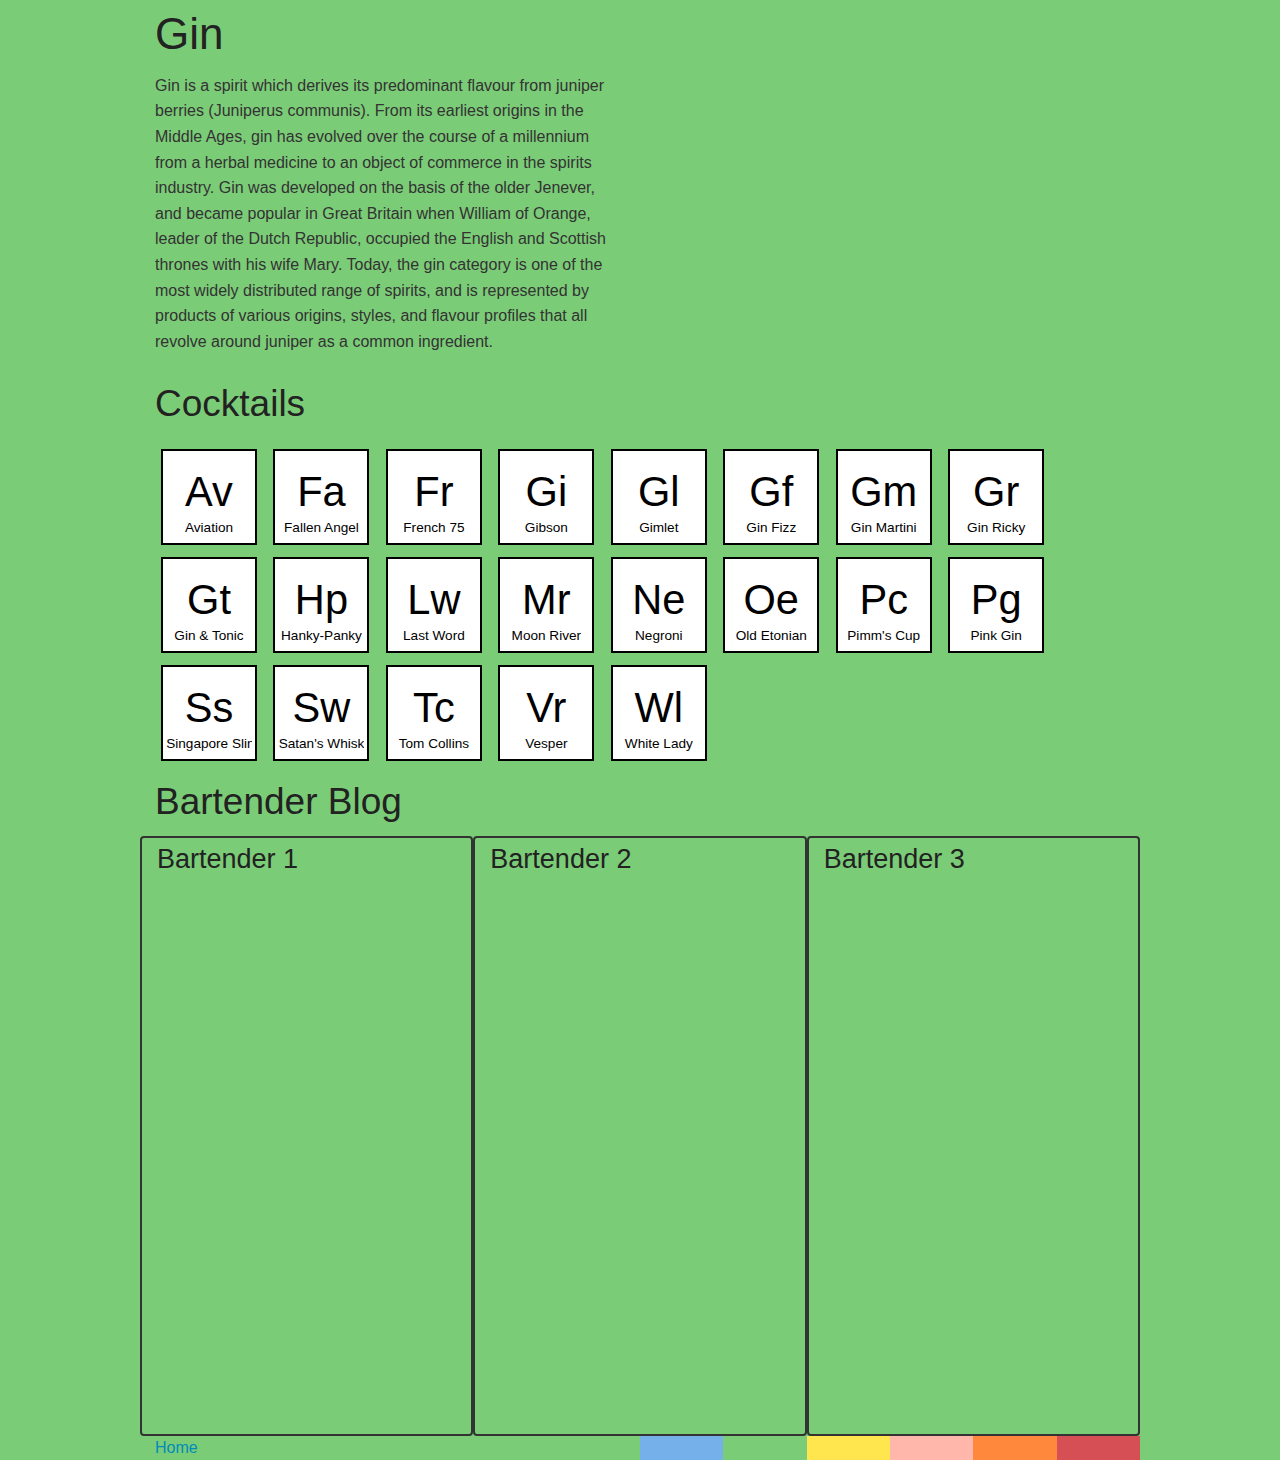
==== product-gin.html @ 926aa15e "init" ====
<!doctype html>
<html class="no-js" lang="en">
<head>
    <meta charset="utf-8" />
    <meta name="viewport" content="width=device-width, initial-scale=1.0" />
    <title>Gin | Mixology Elements</title>
    <link rel="stylesheet" href="css/foundation.css" />
    <link href="css/app.css" rel="stylesheet" type="text/css">
    <script src="js/vendor/modernizr.js"></script>
  </head>

  <body class="product-gin elements">
    <header class="page-header row">
      <h1 class="small-12 columns">Gin</h1>
    </header>
    <main class="page-main row">
      <section class="product-gin small-12 columns">
        <div class="descriptions row">
          <p class="product-desc medium-6 small-12 columns">Gin is a spirit which derives its predominant flavour from juniper berries (Juniperus communis). From its earliest origins in the Middle Ages, gin has evolved over the course of a millennium from a herbal medicine to an object of commerce in the spirits industry. Gin was developed on the basis of the older Jenever, and became popular in Great Britain when William of Orange, leader of the Dutch Republic, occupied the English and Scottish thrones with his wife Mary. Today, the gin category is one of the most widely distributed range of spirits, and is represented by products of various origins, styles, and flavour profiles that all revolve around juniper as a common ingredient.</p>
        </div>
      </section>
      <section class="small-12 columns">
        <header>
          <h2>Cocktails</h2>
        </header>
        <div class="element-links">
          <div class="periodic-element">
            <div class="abbr">Av</abbr></div>
            <div class="title">Aviation</div>
          </div>
          <div class="periodic-element">
            <div class="abbr">Fa</abbr></div>
            <div class="title">Fallen Angel</div>
          </div>
           <div class="periodic-element">
            <div class="abbr">Fr</abbr></div>
            <div class="title">French 75</div>
          </div>
          <div class="periodic-element">
            <div class="abbr">Gi</abbr></div>
            <div class="title">Gibson</div>
          </div>
          <div class="periodic-element">
            <div class="abbr">Gl</abbr></div>
            <div class="title">Gimlet</div>
          </div>
          <div class="periodic-element">
            <div class="abbr">Gf</abbr></div>
            <div class="title">Gin Fizz</div>
          </div>
          <div class="periodic-element">
            <div class="abbr">Gm</abbr></div>
            <div class="title">Gin Martini</div>
          </div>
          <div class="periodic-element">
            <div class="abbr">Gr</abbr></div>
            <div class="title">Gin Ricky</div>
          </div>
          <div class="periodic-element">
            <div class="abbr">Gt</abbr></div>
            <div class="title">Gin &amp; Tonic</div>
          </div>
          <div class="periodic-element">
            <div class="abbr">Hp</abbr></div>
            <div class="title">Hanky-Panky</div>
          </div>
          <div class="periodic-element">
            <div class="abbr">Lw</abbr></div>
            <div class="title">Last Word</div>
          </div>
          <div class="periodic-element">
            <div class="abbr">Mr</abbr></div>
            <div class="title">Moon River</div>
          </div>
          <div class="periodic-element">
            <div class="abbr">Ne</abbr></div>
            <div class="title">Negroni</div>
          </div>
          <div class="periodic-element">
            <div class="abbr">Oe</abbr></div>
            <div class="title">Old Etonian</div>
          </div>
          <div class="periodic-element">
            <div class="abbr">Pc</abbr></div>
            <div class="title">Pimm's Cup</div>
          </div>
          <div class="periodic-element">
            <div class="abbr">Pg</abbr></div>
            <div class="title">Pink Gin</div>
          </div>
          <div class="periodic-element">
            <div class="abbr">Ss</abbr></div>
            <div class="title">Singapore Sling</div>
          </div>
          <div class="periodic-element">
            <div class="abbr">Sw</abbr></div>
            <div class="title">Satan's Whiskers</div>
          </div>
          <div class="periodic-element">
            <div class="abbr">Tc</abbr></div>
            <div class="title">Tom Collins</div>
          </div>
          <div class="periodic-element">
            <div class="abbr">Vr</abbr></div>
            <div class="title">Vesper</div>
          </div>
          <div class="periodic-element">
            <div class="abbr">Wl</abbr></div>
            <div class="title">White Lady</div>
          </div>
          <!--
          <div class="periodic-element">
            <div class="abbr">Gm</abbr></div>
            <div class="title">Gin Martini</div>
          </div>
          <div class="periodic-element">
            <div class="abbr">Gm</abbr></div>
            <div class="title">Gin Martini</div>
          </div>
          <div class="periodic-element">
            <div class="abbr">Gm</abbr></div>
            <div class="title">Gin Martini</div>
          </div>
          -->
        </div>
      </section>
      <section class="small-12 columns">
        <header>
          <h2>Bartender Blog</h2>
        </header>
        <div class="row small-uncollapse medium-uncollapse large-uncollapse">
          <div class="bartender small-12 medium-4 columns">
            <h3>Bartender 1</h3>
          </div>
          <div class="bartender small-12 medium-4 columns">
            <h3>Bartender 2</h3>
          </div>
          <div class="bartender small-12 medium-4 columns">
            <h3>Bartender 3</h3>
          </div>    
        </div>
      </section>
    </main>
    <footer class="page-footer row">

    </footer>
    <nav class="page-nav row">
      <a class="home small-1 columns" href="index.html"><span>Home</span></a>
      <span class="small-4 columns">&nbsp;</span>
      <span class="small-1 columns">Products:</span>
      <a class="product-vodka small-1 columns" href="product-gin.html"><span>Vodka</span></a>
      <a class="product-gin small-1 columns" href="product-gin.html"><span>Gin</span></a>
      <a class="product-tequila small-1 columns" href="product-gin.html"><span>Tequila</span></a>
      <a class="product-rum small-1 columns" href="product-gin.html"><span>Rum</span></a>
      <a class="product-whiskey small-1 columns" href="product-gin.html"><span>Whiskey</span></a>
      <a class="product-brandy small-1 columns" href="product-gin.html"><span>Brandy</span></a>
    </nav>
  
  </body>
</html>
---- css/app.css ----
@charset "UTF-8";
body.elements {
  font-family: "Arial Narrow", Arial;
  font-size: 1rem;
}

.product-vodka {
  background: #76b0ea;
  color: #76b0ea;
}

.product-gin {
  background: #7bcc77;
  color: #7bcc77;
}

.product-tequila {
  background: #ffe54e;
  color: #ffe54e;
}

.product-rum {
  background: #ffb7ac;
  color: #ffb7ac;
}

.product-whiskey {
  background: #ff883c;
  color: #ff883c;
}

.product-brandy {
  background: #d64f54;
  color: #d64f54;
}

.product-desc  {
  color: #333333;
}

.bartender {
  border: 2px solid #333;
  border-radius: 4px;
  height: 600px;

}


.element-links {
   padding: 6px 0;
}

.periodic-element {
  display: inline-block;
  height: 96px;
  width: 96px;
  border: 2px solid black;
  margin: 6px;
  text-align: center;
  background: #FFFFFF;
  color: #000;
  
}

.periodic-element>.abbr {
  font-family: "Arial Black", Arial;
  font-size: 2.6rem;
  padding: .6rem 0 0;
}

.periodic-element>.title {
  font-family: "Arial Narrow", Arial;
  font-size: .85rem;
  margin: -.3rem .2rem 0;
  white-space:nowrap;
  overflow:hidden;
  
}
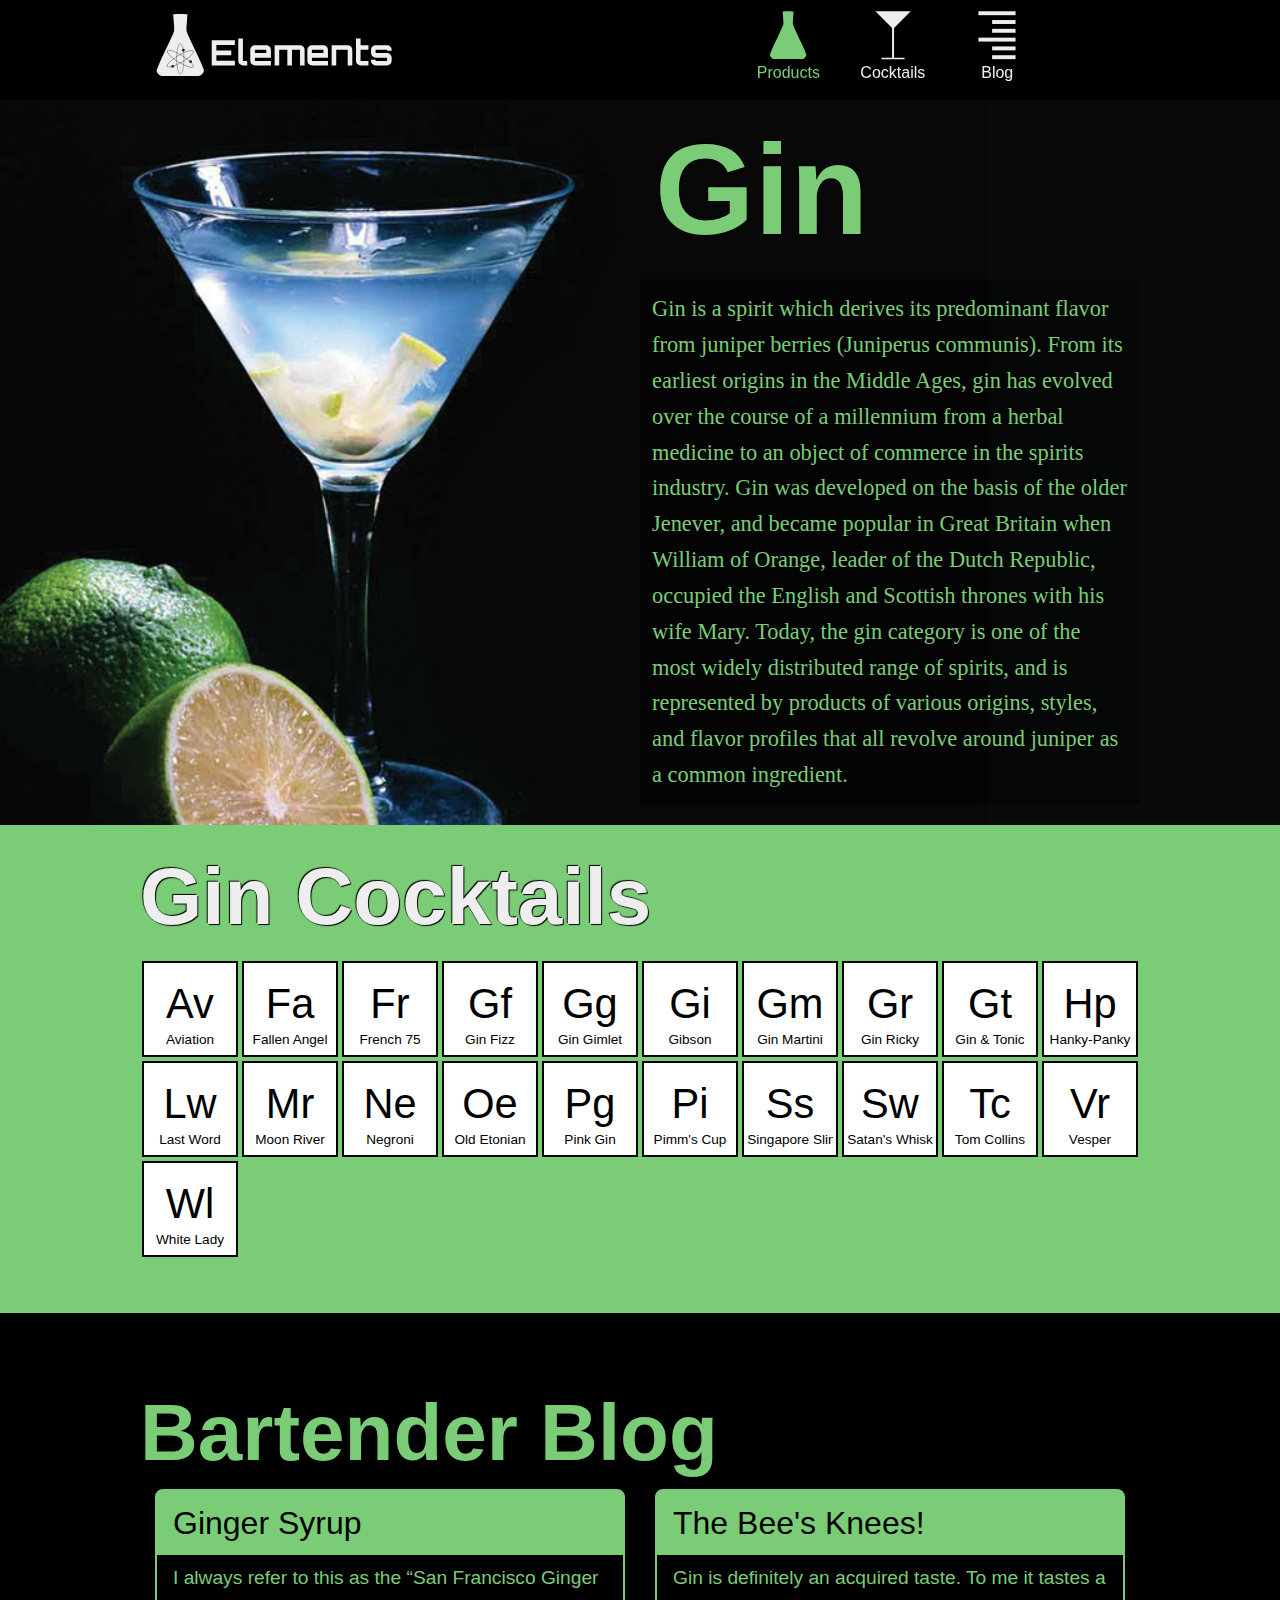
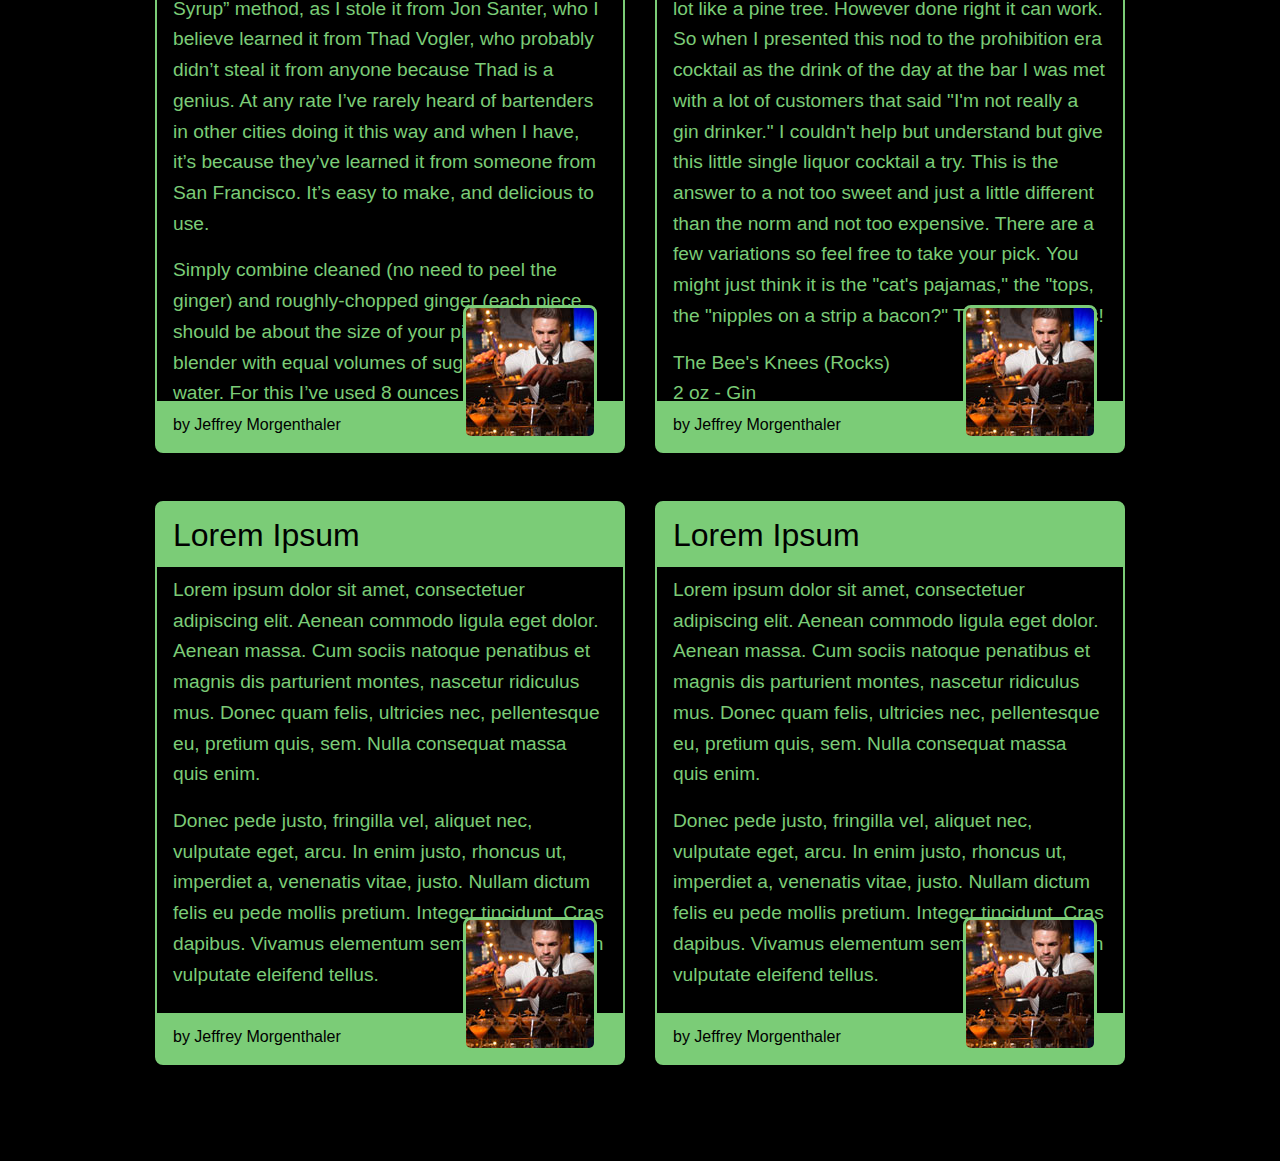
==== commit 5bf15f48: "Latest project files from 2/8/2015" ====
--- a/product-gin.html
+++ b/product-gin.html
@@ -3,158 +3,212 @@
 <head>
     <meta charset="utf-8" />
     <meta name="viewport" content="width=device-width, initial-scale=1.0" />
-    <title>Gin | Mixology Elements</title>
+    <title>Gin | Elements</title>
     <link rel="stylesheet" href="css/foundation.css" />
     <link href="css/app.css" rel="stylesheet" type="text/css">
     <script src="js/vendor/modernizr.js"></script>
   </head>
 
-  <body class="product-gin elements">
-    <header class="page-header row">
-      <h1 class="small-12 columns">Gin</h1>
-    </header>
-    <main class="page-main row">
-      <section class="product-gin small-12 columns">
+  <body class="product-gin product-gin-bg product elements">
+    <header class="page-header">
+      <div class="row">
+        <nav class="home medium-7 columns">
+            <svg version="1.1" id="elementsLogo" xmlns="http://www.w3.org/2000/svg" xmlns:xlink="http://www.w3.org/1999/xlink" x="0px" y="0px" viewBox="0 0 640 240" enable-background="new 0 0 640 240" xml:space="preserve">
+                <path fill="currentColor" d="M213,107.4v12.3h-49.3v15.1h39.7v12.3h-39.7v15.1H213v12.3h-61.7v-67.2H213z"/>
+                <path fill="currentColor" d="M222.1,102.8h12.3v59c0,0.4,0.2,0.7,0.6,0.7h10.9v12.2H235c-3.5,0-6.6-1.3-9.1-3.8s-3.8-5.5-3.8-9.1V102.8 z"/>
+                <path fill="currentColor" d="M296.2,120.5c3.5,0,6.6,1.3,9.1,3.8s3.8,5.5,3.8,9.1v20.3h-42.7v8c0,0.4,0.2,0.7,0.7,0.7h42.1v12.2H267
+                  c-3.5,0-6.6-1.3-9.1-3.8s-3.8-5.5-3.8-9.1v-28.4c0-3.5,1.3-6.6,3.8-9.1s5.5-3.8,9.1-3.8H296.2z M266.3,141.4h30.5v-8
+                  c0-0.4-0.2-0.7-0.7-0.7H267c-0.4,0-0.7,0.2-0.7,0.7V141.4z"/>
+                <path fill="currentColor" d="M386,120.5c3.5,0,6.6,1.3,9.1,3.8s3.8,5.5,3.8,9.1v41.2h-12.1v-41.2c0-0.4-0.2-0.7-0.7-0.7h-20.3
+                  c-0.4,0-0.6,0.2-0.6,0.7v41.2h-12.3v-41.2c0-0.4-0.2-0.7-0.6-0.7h-20.4c-0.4,0-0.7,0.2-0.7,0.7v41.2H319v-54.1H386z"/>
+                <path fill="currentColor" d="M448.3,120.5c3.5,0,6.6,1.3,9.1,3.8s3.8,5.5,3.8,9.1v20.3h-42.7v8c0,0.4,0.2,0.7,0.7,0.7h42.1v12.2h-42.1
+                  c-3.5,0-6.6-1.3-9.1-3.8c-2.5-2.5-3.8-5.5-3.8-9.1v-28.4c0-3.5,1.3-6.6,3.8-9.1c2.5-2.5,5.5-3.8,9.1-3.8H448.3z M418.5,141.4H449
+                  v-8c0-0.4-0.2-0.7-0.7-0.7h-29.2c-0.4,0-0.7,0.2-0.7,0.7V141.4z"/>
+                <path fill="currentColor" d="M513.2,120.5c3.5,0,6.6,1.3,9.1,3.8c2.5,2.5,3.8,5.5,3.8,9.1v41.2h-12.2v-41.2c0-0.4-0.2-0.7-0.7-0.7H484
+                  c-0.4,0-0.7,0.2-0.7,0.7v41.2h-12.2v-54.1H513.2z"/>
+                <path fill="currentColor" d="M569.2,132.7h-21.1v29c0,0.4,0.2,0.7,0.7,0.7h20.4v12.2h-20.4c-3.6,0-6.7-1.3-9.1-3.8
+                  c-2.5-2.5-3.7-5.5-3.7-9.1v-59h12.2v17.7h21.1V132.7z"/>
+                <path fill="currentColor" d="M631.1,133.3v2.3h-12.2v-2.3c0-0.4-0.2-0.7-0.7-0.7h-29.2c-0.4,0-0.7,0.2-0.7,0.7v7.5
+                  c0,0.4,0.2,0.6,0.7,0.6h29.2c3.6,0,6.7,1.3,9.1,3.8c2.5,2.5,3.7,5.5,3.7,9.1v7.5c0,3.5-1.2,6.6-3.7,9.1c-2.5,2.5-5.5,3.8-9.1,3.8
+                  h-29.2c-3.5,0-6.6-1.3-9.1-3.8s-3.8-5.5-3.8-9.1v-2.3h12.2v2.3c0,0.4,0.2,0.7,0.7,0.7h29.2c0.4,0,0.7-0.2,0.7-0.7v-7.5
+                  c0-0.4-0.2-0.6-0.7-0.6h-29.2c-3.5,0-6.6-1.3-9.1-3.8c-2.5-2.5-3.8-5.5-3.8-9.1v-7.5c0-3.5,1.3-6.6,3.8-9.1s5.5-3.8,9.1-3.8h29.2
+                  c3.6,0,6.7,1.3,9.1,3.8C629.9,126.8,631.1,129.8,631.1,133.3z"/>
+                <path fill="currentColor" d="M129.9,184.7c-2.3-5.6-4.5-11.3-6.9-16.8c-4.3-9.6-8.8-19-13.3-28.5c-2.1-4.5-4.3-8.9-6.3-13.3
+                  c-4.9-10.5-9.8-21.1-14.7-31.6c-1.3-2.9-2.5-5.9-3.6-8.9c-0.6-1.7-1.1-3.4-1.2-5.2c-0.2-2-0.1-4,0-6c0.2-3.2,0.4-6.3,0.6-9.5
+                  c0.3-3.9,0.6-7.8,0.9-11.7c0.2-2.4,0.3-4.8,0.5-7.2c0.2-2.5,0.4-5.1,0.6-7.7c-1.1-0.2-2-0.4-3-0.5c-5.3-0.2-10.7-0.4-16-0.5
+                  c-5.3,0.1-10.7,0.3-16,0.5c-1,0-1.9,0.3-3,0.5c0.2,2.7,0.4,5.2,0.6,7.7c0.2,2.4,0.3,4.8,0.5,7.2c0.3,3.9,0.6,7.8,0.9,11.7
+                  c0.2,3.2,0.5,6.3,0.6,9.5c0.1,2,0.2,4,0,6c-0.2,1.7-0.6,3.5-1.2,5.2c-1.1,3-2.3,6-3.6,8.9c-4.9,10.6-9.8,21.1-14.7,31.6
+                  c-2.1,4.5-4.2,8.9-6.3,13.3c-4.5,9.5-9,19-13.3,28.5c-2.5,5.5-4.6,11.2-6.9,16.8C4,187,4.1,189.2,5,191.4c1.5,4,4.3,6.8,7.7,9.3
+                  c2.1,1.5,4.4,2.2,7,2.1c3.1-0.2,6.1,0,9.2,0c12.8,0,25.7,0,38.5,0c12.8,0,25.7,0,38.5,0c3.1,0,6.2-0.1,9.2,0
+                  c2.6,0.1,4.9-0.6,7-2.1c3.4-2.4,6.2-5.3,7.7-9.3C130.6,189.2,130.8,187,129.9,184.7z"/>
+                <ellipse fill="none" stroke="#231F20" stroke-width="0.9563" stroke-miterlimit="10" cx="67.4" cy="156.8" rx="9.8" ry="40.8"/>
+                <ellipse transform="matrix(-0.8623 0.5064 -0.5064 -0.8623 204.8754 257.8088)" fill="none" stroke="#231F20" stroke-width="0.9563" stroke-miterlimit="10" cx="67.4" cy="156.8" rx="40.8" ry="9.8"/>
+                <ellipse transform="matrix(0.8504 0.5261 -0.5261 0.8504 92.5491 -12.0065)" fill="none" stroke="#231F20" stroke-width="0.9563" stroke-miterlimit="10" cx="67.4" cy="156.8" rx="40.8" ry="9.8"/>
+                
+                <circle fill="#231F20" cx="47.1" cy="176.7" r="3.7"/>
+                <circle fill="#231F20" cx="75.5" cy="133.7" r="3.7"/>
+                <circle fill="#231F20" cx="94.9" cy="164.5" r="3.7"/>
+            </svg>
+           </nav>
+           <nav class="app medium-5 columns">
+            <ul class="app-links">
+              <li class="selected products-link"><svg version="1.1" class="app-link-icon" id="productsIcon" xmlns="http://www.w3.org/2000/svg" xmlns:xlink="http://www.w3.org/1999/xlink" x="0px" y="0px" viewBox="0 0 512 512" enable-background="new 0 0 512 512" xml:space="preserve"><path fill="currentcolor" d="M441.7,449.4c-6.9-16.6-13.2-33.4-20.5-49.7c-12.8-28.3-26.1-56.3-39.3-84.4c-6.2-13.2-12.6-26.3-18.7-39.5 c-14.5-31.2-29.1-62.4-43.4-93.6c-4-8.6-7.5-17.5-10.7-26.4c-1.8-4.9-3.1-10.1-3.6-15.3c-0.6-5.8-0.2-11.8,0.1-17.7 c0.5-9.3,1.2-18.7,1.9-28c0.8-11.6,1.7-23.1,2.6-34.7c0.5-7.1,1-14.2,1.5-21.2c0.5-7.5,1.1-15,1.7-22.9c-3.1-0.5-6-1.2-8.8-1.4 c-15.8-0.6-31.5-1.2-47.3-1.5c-15.8,0.4-31.6,1-47.3,1.5c-2.9,0.1-5.7,0.9-8.8,1.4c0.6,7.9,1.2,15.4,1.7,22.9 c0.5,7.1,1,14.2,1.5,21.2c0.8,11.6,1.8,23.1,2.6,34.7c0.7,9.3,1.4,18.7,1.9,28c0.3,5.9,0.7,11.9,0.1,17.7 c-0.5,5.2-1.9,10.4-3.6,15.3c-3.2,8.9-6.8,17.8-10.7,26.4c-14.4,31.3-28.9,62.4-43.4,93.6c-6.2,13.2-12.6,26.3-18.7,39.5 c-13.2,28.1-26.5,56.1-39.3,84.4c-7.4,16.3-13.7,33.1-20.5,49.7c-2.8,6.7-2.3,13.4,0.2,20c4.4,11.7,12.7,20.2,22.7,27.4 c6.2,4.5,13,6.6,20.8,6.2c9.1-0.5,18.2-0.1,27.3-0.1c38,0,75.9,0,113.9,0c38,0,75.9,0,113.9,0c9.1,0,18.2-0.3,27.3,0.1 c7.8,0.4,14.6-1.7,20.8-6.2c9.9-7.2,18.2-15.7,22.7-27.4C444,462.8,444.5,456.1,441.7,449.4z"/></svg><span>Products</span></li>
+              <li class="cocktails-link"><svg version="1.1" id="cocktailsIcon" class="app-link-icon" xmlns="http://www.w3.org/2000/svg" xmlns:xlink="http://www.w3.org/1999/xlink" x="0px" y="0px" viewBox="0 0 512 512" enable-background="new 0 0 512 512" xml:space="preserve"><g><path fill="currentcolor" d="M363.2,489.2h-96.4V184l171-171H75.5l171,171v305.2h-96.4c-7.2,0-13.1,5.8-13.1,13.1c0,0.3,0,0.5,0,0.8 h239.1c0-0.3,0-0.5,0-0.8C376.3,495,370.4,489.2,363.2,489.2z"/></g></svg><span>Cocktails</span></li>
+              <li class="blog-link"><svg version="1.1" id="blogIcon" class="app-link-icon" xmlns="http://www.w3.org/2000/svg" xmlns:xlink="http://www.w3.org/1999/xlink" x="0px" y="0px" viewBox="0 0 512 512" enable-background="new 0 0 512 512" xml:space="preserve"><rect x="206" y="463.1" fill="currentcolor" width="240" height="40"/><rect x="66" y="13" fill="currentcolor" width="380" height="40"/><rect x="206" y="193" fill="currentcolor" width="240" height="40"/><rect x="66" y="283.1" fill="currentcolor" width="380" height="40"/><rect x="206" y="373.1" fill="currentcolor" width="240" height="40"/><rect x="206" y="103" fill="currentcolor" width="240" height="40"/></svg><span>Blog</span></li>
+            </ul>
+           </nav>
+       </div>
+    </header>    <main class="page-main">
+      <section class="product-gin-color product-info">
+        <header class="row">
+          <h1 class="product-gin-color small-offset-2 small-8 medium-offset-6 medium-6 columns">Gin</h1>
+        </header>
         <div class="descriptions row">
-          <p class="product-desc medium-6 small-12 columns">Gin is a spirit which derives its predominant flavour from juniper berries (Juniperus communis). From its earliest origins in the Middle Ages, gin has evolved over the course of a millennium from a herbal medicine to an object of commerce in the spirits industry. Gin was developed on the basis of the older Jenever, and became popular in Great Britain when William of Orange, leader of the Dutch Republic, occupied the English and Scottish thrones with his wife Mary. Today, the gin category is one of the most widely distributed range of spirits, and is represented by products of various origins, styles, and flavour profiles that all revolve around juniper as a common ingredient.</p>
+          <p class="product-desc small-offset-2 small-8 medium-offset-6 medium-6 columns">Gin is a spirit which derives its predominant flavor from juniper berries (Juniperus communis). From its earliest origins in the Middle Ages, gin has evolved over the course of a millennium from a herbal medicine to an object of commerce in the spirits industry. Gin was developed on the basis of the older Jenever, and became popular in Great Britain when William of Orange, leader of the Dutch Republic, occupied the English and Scottish thrones with his wife Mary. Today, the gin category is one of the most widely distributed range of spirits, and is represented by products of various origins, styles, and flavor profiles that all revolve around juniper as a common ingredient.</p>
         </div>
       </section>
-      <section class="small-12 columns">
-        <header>
-          <h2>Cocktails</h2>
+      <section class="product-cocktails product-gin-bg">
+        <header class="row">
+          <h2 class="">Gin Cocktails</h2>
         </header>
-        <div class="element-links">
-          <div class="periodic-element">
-            <div class="abbr">Av</abbr></div>
-            <div class="title">Aviation</div>
+        <div class="element-links row">
+            <div class='periodic-element'><div class='abbr'>Av</div><div class='title'>Aviation</div></div>
+            <div class='periodic-element'><div class='abbr'>Fa</div><div class='title'>Fallen Angel</div></div>
+            <div class='periodic-element'><div class='abbr'>Fr</div><div class='title'>French 75</div></div>
+            <div class='periodic-element'><div class='abbr'>Gf</div><div class='title'>Gin Fizz</div></div>
+            <div class='periodic-element'><div class='abbr'>Gg</div><div class='title'>Gin Gimlet</div></div>
+            <div class='periodic-element'><div class='abbr'>Gi</div><div class='title'>Gibson</div></div>
+            <div class='periodic-element'><div class='abbr'>Gm</div><div class='title'>Gin Martini</div></div>
+            <div class='periodic-element'><div class='abbr'>Gr</div><div class='title'>Gin Ricky</div></div>
+            <div class='periodic-element'><div class='abbr'>Gt</div><div class='title'>Gin &amp; Tonic</div></div>
+            <div class='periodic-element'><div class='abbr'>Hp</div><div class='title'>Hanky-Panky</div></div>
+            <div class='periodic-element'><div class='abbr'>Lw</div><div class='title'>Last Word</div></div>
+            <div class='periodic-element'><div class='abbr'>Mr</div><div class='title'>Moon River</div></div>
+            <div class='periodic-element'><div class='abbr'>Ne</div><div class='title'>Negroni</div></div>
+            <div class='periodic-element'><div class='abbr'>Oe</div><div class='title'>Old Etonian</div></div>
+            <div class='periodic-element'><div class='abbr'>Pg</div><div class='title'>Pink Gin</div></div>
+            <div class='periodic-element'><div class='abbr'>Pi</div><div class='title'>Pimm's Cup</div></div>
+            <div class='periodic-element'><div class='abbr'>Ss</div><div class='title'>Singapore Sling</div></div>
+            <div class='periodic-element'><div class='abbr'>Sw</div><div class='title'>Satan's Whiskers</div></div>
+            <div class='periodic-element'><div class='abbr'>Tc</div><div class='title'>Tom Collins</div></div>
+            <div class='periodic-element'><div class='abbr'>Vr</div><div class='title'>Vesper</div></div>
+            <div class='periodic-element'><div class='abbr'>Wl</div><div class='title'>White Lady</div></div>
+        </div>
+      </section>
+      <section class="product-blog product-gin-color">
+        <header class="row">
+          <h2 class="product-gin-color">Bartender Blog</h2>
+        </header>
+        <div class="row">
+          <div class="small-12 medium-6 columns">
+            <div class="bartender">
+              <div class="blog-header">Ginger Syrup</div>
+              <div class="blog-post">
+              <p>I always refer to this as the “San Francisco Ginger Syrup” method, as I stole it from Jon Santer, who I believe learned it from Thad Vogler, who probably didn’t steal it from anyone because Thad is a genius. At any rate I’ve rarely heard of bartenders in other cities doing it this way and when I have, it’s because they’ve learned it from someone from San Francisco. It’s easy to make, and delicious to use.</p>
+              
+              <p>Simply combine cleaned (no need to peel the ginger) and roughly-chopped ginger (each piece should be about the size of your pinkie-tip) in a blender with equal volumes of sugar and boiling water. For this I’ve used 8 ounces of chopped ginger, 8 ounces of sugar, and 8 ounces boiling water. Blend on high until mixture is smooth, and then fine-strain through a sieve.</p>
+              
+              <p>That’s it. Enjoy, and stay warm.</p>
+                        
+              </div>
+              <div class="blog-footer product-gin-bg">
+                <span class="profile">by Jeffrey Morgenthaler</span>
+                <img class="profile-image product-gin-color" src="img/bartender1_128.jpg">
+              </div>
+            </div>
           </div>
-          <div class="periodic-element">
-            <div class="abbr">Fa</abbr></div>
-            <div class="title">Fallen Angel</div>
+          <div class="small-12 medium-6 columns">
+            <div class="bartender">
+              <div class="blog-header">The Bee's Knees!</div>
+              <div class="blog-post">
+              <p>Gin is definitely an acquired taste. To me it tastes a lot like a pine tree. However done right it can work. So when I presented this nod to the prohibition era cocktail as the drink of the day at the bar I was met with a lot of customers that said "I'm not really a gin drinker." I couldn't help but understand but give this little single liquor cocktail a try. This is the answer to a not too sweet and just a little different than the norm and not too expensive. There are a few variations so feel free to take your pick. You might just think it is the "cat's pajamas," the "tops, the "nipples on a strip a bacon?" The Bee's Knees!</p>
+              <p>The Bee's Knees (Rocks)<br>2 oz - Gin<br>1 oz - Grapefruit juice<br>1 oz - Pineapple juice (unsweetened)<br>1 teaspoon - Honey <br>Shake like crazy over ice till you get a good froth<br>Serve over ice with a orange wedge for garnish</p>
+              <p>Bee's Knees (Straight Up)<br>2 oz - Gin<br>.5 oz - Lemon juice<br>.5 oz - Honey Syrup<br>To make Honey syrup: Combine equal parts honey and hot water, and stir until dissolved.<br>For an extra kick use a splash of Barenjager instead of honey syrup<br>Shake over ice and strain into a martini glass<br>Garnish with a lemon twist<br><br>* Side note: Do you know how tough it is to explain the saying "the bees knees" or "the cat's pajamas" to someone not from this country? Even tougher explain it to mean something cool? Cheers!</p>
+              </div>
+              <div class="blog-footer product-gin-bg">
+                <span class="profile">by Jeffrey Morgenthaler</span>
+                <img class="profile-image product-gin-color" src="img/bartender1_128.jpg">
+              </div>
+            </div>
           </div>
-           <div class="periodic-element">
-            <div class="abbr">Fr</abbr></div>
-            <div class="title">French 75</div>
+        </div>
+        <div class="row">
+          <div class="small-12 medium-6 columns">
+            <div class="bartender">
+              <div class="blog-header">Lorem Ipsum</div>
+              <div class="blog-post">
+                <p>Lorem ipsum dolor sit amet, consectetuer adipiscing elit. Aenean commodo ligula eget dolor. Aenean massa. Cum sociis natoque penatibus et magnis dis parturient montes, nascetur ridiculus mus. Donec quam felis, ultricies nec, pellentesque eu, pretium quis, sem. Nulla consequat massa quis enim.</p>
+                <p>Donec pede justo, fringilla vel, aliquet nec, vulputate eget, arcu. In enim justo, rhoncus ut, imperdiet a, venenatis vitae, justo. Nullam dictum felis eu pede mollis pretium. Integer tincidunt. Cras dapibus. Vivamus elementum semper nisi. Aenean vulputate eleifend tellus.</p>
+                <p>Aenean leo ligula, porttitor eu, consequat vitae, eleifend ac, enim. Aliquam lorem ante, dapibus in, viverra quis, feugiat a, tellus. Phasellus viverra nulla ut metus varius laoreet. Quisque rutrum. Aenean imperdiet. Etiam ultricies nisi vel augue. Curabitur ullamcorper ultricies nisi.</p>
+                <p>Nam eget dui. Etiam rhoncus. Maecenas tempus, tellus eget condimentum rhoncus, sem quam semper libero, sit amet adipiscing sem neque sed ipsum. Nam quam nunc, blandit vel, luctus pulvinar, hendrerit id, lorem. Maecenas nec odio et ante tincidunt tempus. Donec vitae sapien ut libero venenatis faucibus. Nullam quis ante. Etiam sit amet orci eget eros faucibus tincidunt. Duis leo. Sed fringilla mauris sit amet nibh. Donec sodales sagittis magna. Sed consequat, leo eget bibendum sodales, augue velit cursus nunc,</p>
+              </div>
+              <div class="blog-footer product-gin-bg">
+                <span class="profile">by Jeffrey Morgenthaler</span>
+                <img class="profile-image product-gin-color" src="img/bartender1_128.jpg">
+              </div>
+            </div>
           </div>
-          <div class="periodic-element">
-            <div class="abbr">Gi</abbr></div>
-            <div class="title">Gibson</div>
-          </div>
-          <div class="periodic-element">
-            <div class="abbr">Gl</abbr></div>
-            <div class="title">Gimlet</div>
-          </div>
-          <div class="periodic-element">
-            <div class="abbr">Gf</abbr></div>
-            <div class="title">Gin Fizz</div>
-          </div>
-          <div class="periodic-element">
-            <div class="abbr">Gm</abbr></div>
-            <div class="title">Gin Martini</div>
-          </div>
-          <div class="periodic-element">
-            <div class="abbr">Gr</abbr></div>
-            <div class="title">Gin Ricky</div>
-          </div>
-          <div class="periodic-element">
-            <div class="abbr">Gt</abbr></div>
-            <div class="title">Gin &amp; Tonic</div>
-          </div>
-          <div class="periodic-element">
-            <div class="abbr">Hp</abbr></div>
-            <div class="title">Hanky-Panky</div>
-          </div>
-          <div class="periodic-element">
-            <div class="abbr">Lw</abbr></div>
-            <div class="title">Last Word</div>
-          </div>
-          <div class="periodic-element">
-            <div class="abbr">Mr</abbr></div>
-            <div class="title">Moon River</div>
-          </div>
-          <div class="periodic-element">
-            <div class="abbr">Ne</abbr></div>
-            <div class="title">Negroni</div>
-          </div>
-          <div class="periodic-element">
-            <div class="abbr">Oe</abbr></div>
-            <div class="title">Old Etonian</div>
-          </div>
-          <div class="periodic-element">
-            <div class="abbr">Pc</abbr></div>
-            <div class="title">Pimm's Cup</div>
-          </div>
-          <div class="periodic-element">
-            <div class="abbr">Pg</abbr></div>
-            <div class="title">Pink Gin</div>
-          </div>
-          <div class="periodic-element">
-            <div class="abbr">Ss</abbr></div>
-            <div class="title">Singapore Sling</div>
-          </div>
-          <div class="periodic-element">
-            <div class="abbr">Sw</abbr></div>
-            <div class="title">Satan's Whiskers</div>
-          </div>
-          <div class="periodic-element">
-            <div class="abbr">Tc</abbr></div>
-            <div class="title">Tom Collins</div>
-          </div>
-          <div class="periodic-element">
-            <div class="abbr">Vr</abbr></div>
-            <div class="title">Vesper</div>
-          </div>
-          <div class="periodic-element">
-            <div class="abbr">Wl</abbr></div>
-            <div class="title">White Lady</div>
-          </div>
-          <!--
-          <div class="periodic-element">
-            <div class="abbr">Gm</abbr></div>
-            <div class="title">Gin Martini</div>
-          </div>
-          <div class="periodic-element">
-            <div class="abbr">Gm</abbr></div>
-            <div class="title">Gin Martini</div>
-          </div>
-          <div class="periodic-element">
-            <div class="abbr">Gm</abbr></div>
-            <div class="title">Gin Martini</div>
-          </div>
-          -->
-        </div>
-      </section>
-      <section class="small-12 columns">
-        <header>
-          <h2>Bartender Blog</h2>
-        </header>
-        <div class="row small-uncollapse medium-uncollapse large-uncollapse">
-          <div class="bartender small-12 medium-4 columns">
-            <h3>Bartender 1</h3>
-          </div>
-          <div class="bartender small-12 medium-4 columns">
-            <h3>Bartender 2</h3>
-          </div>
-          <div class="bartender small-12 medium-4 columns">
-            <h3>Bartender 3</h3>
-          </div>    
+          <div class="small-12 medium-6 columns">
+            <div class="bartender">
+              <div class="blog-header">Lorem Ipsum</div>
+              <div class="blog-post">
+                <p>Lorem ipsum dolor sit amet, consectetuer adipiscing elit. Aenean commodo ligula eget dolor. Aenean massa. Cum sociis natoque penatibus et magnis dis parturient montes, nascetur ridiculus mus. Donec quam felis, ultricies nec, pellentesque eu, pretium quis, sem. Nulla consequat massa quis enim.</p>
+                <p>Donec pede justo, fringilla vel, aliquet nec, vulputate eget, arcu. In enim justo, rhoncus ut, imperdiet a, venenatis vitae, justo. Nullam dictum felis eu pede mollis pretium. Integer tincidunt. Cras dapibus. Vivamus elementum semper nisi. Aenean vulputate eleifend tellus.</p>
+                <p>Aenean leo ligula, porttitor eu, consequat vitae, eleifend ac, enim. Aliquam lorem ante, dapibus in, viverra quis, feugiat a, tellus. Phasellus viverra nulla ut metus varius laoreet. Quisque rutrum. Aenean imperdiet. Etiam ultricies nisi vel augue. Curabitur ullamcorper ultricies nisi.</p>
+                <p>Nam eget dui. Etiam rhoncus. Maecenas tempus, tellus eget condimentum rhoncus, sem quam semper libero, sit amet adipiscing sem neque sed ipsum. Nam quam nunc, blandit vel, luctus pulvinar, hendrerit id, lorem. Maecenas nec odio et ante tincidunt tempus. Donec vitae sapien ut libero venenatis faucibus. Nullam quis ante. Etiam sit amet orci eget eros faucibus tincidunt. Duis leo. Sed fringilla mauris sit amet nibh. Donec sodales sagittis magna. Sed consequat, leo eget bibendum sodales, augue velit cursus nunc,</p>
+              </div>
+              <div class="blog-footer product-gin-bg">
+                <span class="profile">by Jeffrey Morgenthaler</span>
+                <img class="profile-image product-gin-color" src="img/bartender1_128.jpg">
+              </div>
+            </div>
         </div>
       </section>
     </main>
-    <footer class="page-footer row">
+    <footer class="page-footer hidden" style="display:none">
+      <div class="row">
+            <svg version="1.1" xmlns="http://www.w3.org/2000/svg" xmlns:xlink="http://www.w3.org/1999/xlink" x="0px" y="0px" viewBox="0 0 640 240" enable-background="new 0 0 640 240" width="640px" height="240px" xml:space="preserve">
+                <path fill="currentColor" d="M213,107.4v12.3h-49.3v15.1h39.7v12.3h-39.7v15.1H213v12.3h-61.7v-67.2H213z"/>
+                <path fill="currentColor" d="M222.1,102.8h12.3v59c0,0.4,0.2,0.7,0.6,0.7h10.9v12.2H235c-3.5,0-6.6-1.3-9.1-3.8s-3.8-5.5-3.8-9.1V102.8 z"/>
+                <path fill="currentColor" d="M296.2,120.5c3.5,0,6.6,1.3,9.1,3.8s3.8,5.5,3.8,9.1v20.3h-42.7v8c0,0.4,0.2,0.7,0.7,0.7h42.1v12.2H267
+                  c-3.5,0-6.6-1.3-9.1-3.8s-3.8-5.5-3.8-9.1v-28.4c0-3.5,1.3-6.6,3.8-9.1s5.5-3.8,9.1-3.8H296.2z M266.3,141.4h30.5v-8
+                  c0-0.4-0.2-0.7-0.7-0.7H267c-0.4,0-0.7,0.2-0.7,0.7V141.4z"/>
+                <path fill="currentColor" d="M386,120.5c3.5,0,6.6,1.3,9.1,3.8s3.8,5.5,3.8,9.1v41.2h-12.1v-41.2c0-0.4-0.2-0.7-0.7-0.7h-20.3
+                  c-0.4,0-0.6,0.2-0.6,0.7v41.2h-12.3v-41.2c0-0.4-0.2-0.7-0.6-0.7h-20.4c-0.4,0-0.7,0.2-0.7,0.7v41.2H319v-54.1H386z"/>
+                <path fill="currentColor" d="M448.3,120.5c3.5,0,6.6,1.3,9.1,3.8s3.8,5.5,3.8,9.1v20.3h-42.7v8c0,0.4,0.2,0.7,0.7,0.7h42.1v12.2h-42.1
+                  c-3.5,0-6.6-1.3-9.1-3.8c-2.5-2.5-3.8-5.5-3.8-9.1v-28.4c0-3.5,1.3-6.6,3.8-9.1c2.5-2.5,5.5-3.8,9.1-3.8H448.3z M418.5,141.4H449
+                  v-8c0-0.4-0.2-0.7-0.7-0.7h-29.2c-0.4,0-0.7,0.2-0.7,0.7V141.4z"/>
+                <path fill="currentColor" d="M513.2,120.5c3.5,0,6.6,1.3,9.1,3.8c2.5,2.5,3.8,5.5,3.8,9.1v41.2h-12.2v-41.2c0-0.4-0.2-0.7-0.7-0.7H484
+                  c-0.4,0-0.7,0.2-0.7,0.7v41.2h-12.2v-54.1H513.2z"/>
+                <path fill="currentColor" d="M569.2,132.7h-21.1v29c0,0.4,0.2,0.7,0.7,0.7h20.4v12.2h-20.4c-3.6,0-6.7-1.3-9.1-3.8
+                  c-2.5-2.5-3.7-5.5-3.7-9.1v-59h12.2v17.7h21.1V132.7z"/>
+                <path fill="currentColor" d="M631.1,133.3v2.3h-12.2v-2.3c0-0.4-0.2-0.7-0.7-0.7h-29.2c-0.4,0-0.7,0.2-0.7,0.7v7.5
+                  c0,0.4,0.2,0.6,0.7,0.6h29.2c3.6,0,6.7,1.3,9.1,3.8c2.5,2.5,3.7,5.5,3.7,9.1v7.5c0,3.5-1.2,6.6-3.7,9.1c-2.5,2.5-5.5,3.8-9.1,3.8
+                  h-29.2c-3.5,0-6.6-1.3-9.1-3.8s-3.8-5.5-3.8-9.1v-2.3h12.2v2.3c0,0.4,0.2,0.7,0.7,0.7h29.2c0.4,0,0.7-0.2,0.7-0.7v-7.5
+                  c0-0.4-0.2-0.6-0.7-0.6h-29.2c-3.5,0-6.6-1.3-9.1-3.8c-2.5-2.5-3.8-5.5-3.8-9.1v-7.5c0-3.5,1.3-6.6,3.8-9.1s5.5-3.8,9.1-3.8h29.2
+                  c3.6,0,6.7,1.3,9.1,3.8C629.9,126.8,631.1,129.8,631.1,133.3z"/>
+                <path fill="currentColor" d="M129.9,184.7c-2.3-5.6-4.5-11.3-6.9-16.8c-4.3-9.6-8.8-19-13.3-28.5c-2.1-4.5-4.3-8.9-6.3-13.3
+                  c-4.9-10.5-9.8-21.1-14.7-31.6c-1.3-2.9-2.5-5.9-3.6-8.9c-0.6-1.7-1.1-3.4-1.2-5.2c-0.2-2-0.1-4,0-6c0.2-3.2,0.4-6.3,0.6-9.5
+                  c0.3-3.9,0.6-7.8,0.9-11.7c0.2-2.4,0.3-4.8,0.5-7.2c0.2-2.5,0.4-5.1,0.6-7.7c-1.1-0.2-2-0.4-3-0.5c-5.3-0.2-10.7-0.4-16-0.5
+                  c-5.3,0.1-10.7,0.3-16,0.5c-1,0-1.9,0.3-3,0.5c0.2,2.7,0.4,5.2,0.6,7.7c0.2,2.4,0.3,4.8,0.5,7.2c0.3,3.9,0.6,7.8,0.9,11.7
+                  c0.2,3.2,0.5,6.3,0.6,9.5c0.1,2,0.2,4,0,6c-0.2,1.7-0.6,3.5-1.2,5.2c-1.1,3-2.3,6-3.6,8.9c-4.9,10.6-9.8,21.1-14.7,31.6
+                  c-2.1,4.5-4.2,8.9-6.3,13.3c-4.5,9.5-9,19-13.3,28.5c-2.5,5.5-4.6,11.2-6.9,16.8C4,187,4.1,189.2,5,191.4c1.5,4,4.3,6.8,7.7,9.3
+                  c2.1,1.5,4.4,2.2,7,2.1c3.1-0.2,6.1,0,9.2,0c12.8,0,25.7,0,38.5,0c12.8,0,25.7,0,38.5,0c3.1,0,6.2-0.1,9.2,0
+                  c2.6,0.1,4.9-0.6,7-2.1c3.4-2.4,6.2-5.3,7.7-9.3C130.6,189.2,130.8,187,129.9,184.7z"/>
+                <ellipse fill="none" stroke="#231F20" stroke-width="0.9563" stroke-miterlimit="10" cx="67.4" cy="156.8" rx="9.8" ry="40.8"/>
+                <ellipse transform="matrix(-0.8623 0.5064 -0.5064 -0.8623 204.8754 257.8088)" fill="none" stroke="#231F20" stroke-width="0.9563" stroke-miterlimit="10" cx="67.4" cy="156.8" rx="40.8" ry="9.8"/>
+                <ellipse transform="matrix(0.8504 0.5261 -0.5261 0.8504 92.5491 -12.0065)" fill="none" stroke="#231F20" stroke-width="0.9563" stroke-miterlimit="10" cx="67.4" cy="156.8" rx="40.8" ry="9.8"/>
+                
+                <circle fill="#231F20" cx="47.1" cy="176.7" r="3.7"/>
+                <circle fill="#231F20" cx="75.5" cy="133.7" r="3.7"/>
+                <circle fill="#231F20" cx="94.9" cy="164.5" r="3.7"/>
+            </svg>
 
     </footer>
-    <nav class="page-nav row">
-      <a class="home small-1 columns" href="index.html"><span>Home</span></a>
-      <span class="small-4 columns">&nbsp;</span>
-      <span class="small-1 columns">Products:</span>
-      <a class="product-vodka small-1 columns" href="product-gin.html"><span>Vodka</span></a>
-      <a class="product-gin small-1 columns" href="product-gin.html"><span>Gin</span></a>
-      <a class="product-tequila small-1 columns" href="product-gin.html"><span>Tequila</span></a>
-      <a class="product-rum small-1 columns" href="product-gin.html"><span>Rum</span></a>
-      <a class="product-whiskey small-1 columns" href="product-gin.html"><span>Whiskey</span></a>
-      <a class="product-brandy small-1 columns" href="product-gin.html"><span>Brandy</span></a>
-    </nav>
-  
+    
+    <script src="js/vendor/jquery.js"></script>
+    <script src="js/foundation.min.js"></script>
+    <script src="js/app.js"></script>
+
   </body>
 </html>
--- a/css/app.css
+++ b/css/app.css
@@ -1,48 +1,244 @@
 @charset "UTF-8";
+
+.product-vodka-bg {
+  background: #76b0ea;
+}
+
+.product-vodka-color {
+  color: #76b0ea;
+}
+
+.product-gin-bg {
+  background: #7bcc77;
+}
+
+.product-gin-color {
+  color: #7bcc77;
+}
+
+.product-tequila-bg {
+  background: #ffe54e;  
+}
+
+.product-tequila-color {
+  color: #ffe54e;
+}
+
+.product-rum-bg{
+  background: #ffb7ac;
+}
+
+.product-rum-color {
+  color: #ffb7ac;
+}
+
+.product-whiskey-bg {
+  background: #ff883c;
+}
+
+.product-whiskey-color {
+  color: #ff883c;
+}
+
+.product-brandy-bg {
+  background: #d64f54;
+}
+
+.product-brandy-color {
+  color: #d64f54;
+}
+
 body.elements {
   font-family: "Arial Narrow", Arial;
   font-size: 1rem;
-}
-
-.product-vodka {
-  background: #76b0ea;
-  color: #76b0ea;
-}
-
-.product-gin {
-  background: #7bcc77;
-  color: #7bcc77;
-}
-
-.product-tequila {
-  background: #ffe54e;
-  color: #ffe54e;
-}
-
-.product-rum {
-  background: #ffb7ac;
-  color: #ffb7ac;
-}
-
-.product-whiskey {
-  background: #ff883c;
-  color: #ff883c;
-}
-
-.product-brandy {
-  background: #d64f54;
-  color: #d64f54;
-}
-
-.product-desc  {
-  color: #333333;
-}
-
-.bartender {
-  border: 2px solid #333;
+  padding: 100px 0 0;
+}
+
+h1, h2, h3 {
+  font-family: "Arial Narrow", Arial;
+  font-weight: bold;
+  color: #eee;
+  text-shadow: -1px -1px 1px #000, 1px 1px 1px #000;
+  margin:0;
+  padding: 0;
+}
+
+.page-header {
+  height: 100px;
+  position: fixed;
+  padding: 0;
+  margin: 0;
+  top: 0;
+  left: 0;
+  width: 100%;
+  background: rgba(0, 0, 0, .8);
+  color: #EEE;
+  z-index: 1000;
+}
+
+#elementsLogo {
+	width: 240px;
+}
+
+.app-links {
+  display:inline-block;
+  height: 100px;
+  list-style: none;
+  margin: 0;
+  padding: 0;
+  
+}
+
+.app-links > li {
+  display:inline-block;
+  height: 100px;
+  width: 100px;
+  padding: 10px 0;
+  text-align: center;
+
+}
+
+.app-link-icon {
+  height: 50px;
+  width: 50px;
+  display: block;
+  margin: 0 auto;
+}
+
+/* home Page */
+
+body.home {
+  background: url(../img/indexBackground_1440x720.jpg) right 0 no-repeat #000;
+  background-attachment:fixed;
+  background-size: cover;
+  padding:0;
+}
+
+.screened #screen {
+  top:0;
+}
+
+#screen {
+  position:fixed;
+  top: 100vh;
+  left:0;
+  width: 100vw;
+  height: 100vh;
+  background: rgba(0,0,0, .3);
+  z-index: 1100;
+  transition: all 500ms;
+}
+
+.full-modal {
+   position: fixed;
+   top: 100px;
+   height: calc(100vh - 150px);
+   width: 40vw;
+   left: 30vw;
+   z-index: 1200;
+   opacity:0;
+  
+}
+
+.screened .full-modal {
+  opacity:1;
+}
+
+
+.full-modal h3 {
+  text-shadow:none;
+  letter-spacing: 1px;
+}
+#ageModal {
+  background: rgba(0,0,0,.3 );
+  box-shadow: 0px 0px 15px #000;
+  border-radius: 0 0 8px 8px;
+  text-align: center;
+}
+
+.ageInputs {
+  width: 80%;
+  border:0;
+  background: #eee;
+  color: #333;
+  font-family:"Arial Narrow", Arial;
+  font-size: 2rem;
+  margin: 0 auto;
   border-radius: 4px;
-  height: 600px;
-
+  opacity: .8;
+
+}
+
+input.ageInput {
+  border:0;
+  background:#eee;
+  color: #333;
+  font-family:"Arial Narrow", Arial;
+  font-size: 2rem;
+  width: 8vw;
+  text-align:center;
+}
+
+
+#ageModal footer {
+  position: absolute;
+  left:0;
+  bottom:0;
+  width: 100%;  
+  height:100px;
+  padding: 0 20px;
+  line-height: 100px;
+  vertical-align: middle;
+  font-size: 1.2rem;
+  font-weight:bold;
+  text-align:left;
+  
+}
+
+
+.submit {
+  border:0;
+}
+
+.enter {
+  font: "Arial Narrow", Arial;
+  font-size: 2rem;
+  background: #333;
+  border-radius: 4px;
+}
+
+
+
+/* Product Page */
+
+.product .product-info {
+  min-height: 80vh;
+}
+
+.product h2 {
+  font-size: 5rem;
+}
+
+.product h3 {
+  font-size: 2.5rem;
+}
+
+.product h1 {
+  font-size: 8rem;
+}
+
+.product .product-desc {
+  font-size: 1.4rem;
+  font-family: "Arial Narrow";
+  background: rgba(0,0,0,.4);
+  padding: 12px;
+  text-shadow: none;
+}
+
+.product .product-cocktails, 
+.product .product-blog {
+  margin-bottom: 3rem;
+  padding: 1rem 0 3rem;
 }
 
 
@@ -51,15 +247,14 @@
 }
 
 .periodic-element {
-  display: inline-block;
+  display: block;
+  float:left;
   height: 96px;
   width: 96px;
-  border: 2px solid black;
-  margin: 6px;
+  border: 2px solid #000;
+  margin: 2px;
   text-align: center;
-  background: #FFFFFF;
   color: #000;
-  
 }
 
 .periodic-element>.abbr {
@@ -72,7 +267,193 @@
   font-family: "Arial Narrow", Arial;
   font-size: .85rem;
   margin: -.3rem .2rem 0;
-  white-space:nowrap;
-  overflow:hidden;
+  white-space: nowrap;
+  overflow: hidden;
+  
+}
+
+.element-links .periodic-element {
+    background: #FFFFFF;
+}
+
+.product-nav {
+  background: currentcolor;
+  height: 10vh;
+  padding-top: 5vh;
+  line-height: 1vh;
+  text-align: center;
+  
+}
+
+
+.bartender {
+  margin-bottom: 3rem;
+}
+
+.bartender .blog-header {
+  height: 4rem;
+  padding: .5rem 1rem;
+  border-radius: 8px 8px 0 0;
+  color: #000;
+  font-size: 2rem;
+  line-height: 3rem;
+}
+
+.bartender .blog-post {
+  background: rgba(0,0,0,.8);
+  border: 2px solid currentcolor;
+  font-size: 1.2rem;
+  height: 450px;
+  overflow: auto;
+  padding-bottom: 64px;
+}
+
+.bartender .blog-post p {
+  font-size: 1.2rem;
+  padding: .5rem 1rem;
+  margin: 0;
+}
+
+.bartender .blog-footer {
+  height: 50px;
+  border-radius: 0 0 8px 8px;
+  color: #000;
+  padding: .5rem 1rem;
+}
+
+.bartender .blog-footer .profile {
+  float: left;
+}
+
+.bartender .profile-image {
+    float: right;
+    position: relative;
+    margin: -108px 10px 0;
+    border: 3px solid currentcolor;
+    border-radius: 8px;
+}
+
+body.product-gin {
+  background: url(../img/gimletBackgroundWeb_1440x720.jpg) 0 100px no-repeat #000;
+  background-attachment:fixed;
+  background-size: cover;
+}
+
+.product-gin .bartender .blog-footer {
+  border: 2px solid #7bcc77;
+}
+
+.product-gin .bartender .blog-header {
+  background: #7bcc77;
+  border: 2px solid #7bcc77;
+}  
+
+.product-gin .products-link {
+  color: #7bcc77;
+}
+
+/* Periodic Elements */
+
+body.cocktails {
+  background: url(../img/flashBackground_1440x720.jpg) right 0 no-repeat;
+  background-attachment:fixed;
+  background-size: cover;
+}
+
+.cocktails h1 {
+  font-size: 4.5rem;
+}
+
+.cocktails h2 {
+  font-size: 3rem;
+  float: left;
+  padding: 0 1rem;
+}
+
+.cocktails .cocktails-link {
+  color: #0ff;
+}
+
+
+.periodic-table .periodic-element {
+  margin: -1px -1px 0 0;
+  height: 56px;
+  width: 56px;
+  border: 1px solid #000;
+}
+
+.periodic-table .periodic-element>.abbr {
+  font-size: 1.6rem;
+  padding: .3rem 0 0;
+}
+
+.periodic-table .periodic-element>.title {
+  font-size: 0.3rem;
+  margin: -.2rem 0 0;
+}
+
+.rfiller2 {
+  margin-right: 108px !important;
+}
+
+.rfiller1 {
+  margin-right: 54px !important;
+}
+
+.filler3 {
+  width: 165px;
+  height: 55px;
+}
+
+.lfiller2 {
+  margin-left: 110px !important;
+}
+
+.lfiller1 {
+  margin-left: 55px !important;
+}
+
+
+.periodic-table .product-gin .periodic-element {
+  background: #7bcc77;
+}
+
+.periodic-table .product-vodka .periodic-element {
+  background: #76b0ea;
+}
+
+.periodic-table .product-tequila .periodic-element {
+  background: #ffe54e;
+}
+
+.periodic-table .product-rum .periodic-element {
+  background: #ffb7ac;
+}
+
+.periodic-table .product-whiskey .periodic-element {
+  background: #ff883c;
+}
+
+.periodic-table .product-brandy .periodic-element {
+  background: #d64f54;
+}
+
+.cocktails h2.columns {
+  text-align: right;
+}
+
+.product-cocktails-keys .periodic-element {
+  line-height: 76px;
+  vertical-align: middle;
+  font-size: 1.2rem;
+  font-weight: bold;
+  text-align: center;
+  color: #000;
+  
+  margin: -2px -2px 0 0;
+  height: 76px;
+  width: 76px;
+  border: 2px solid #000;
+
   
 }